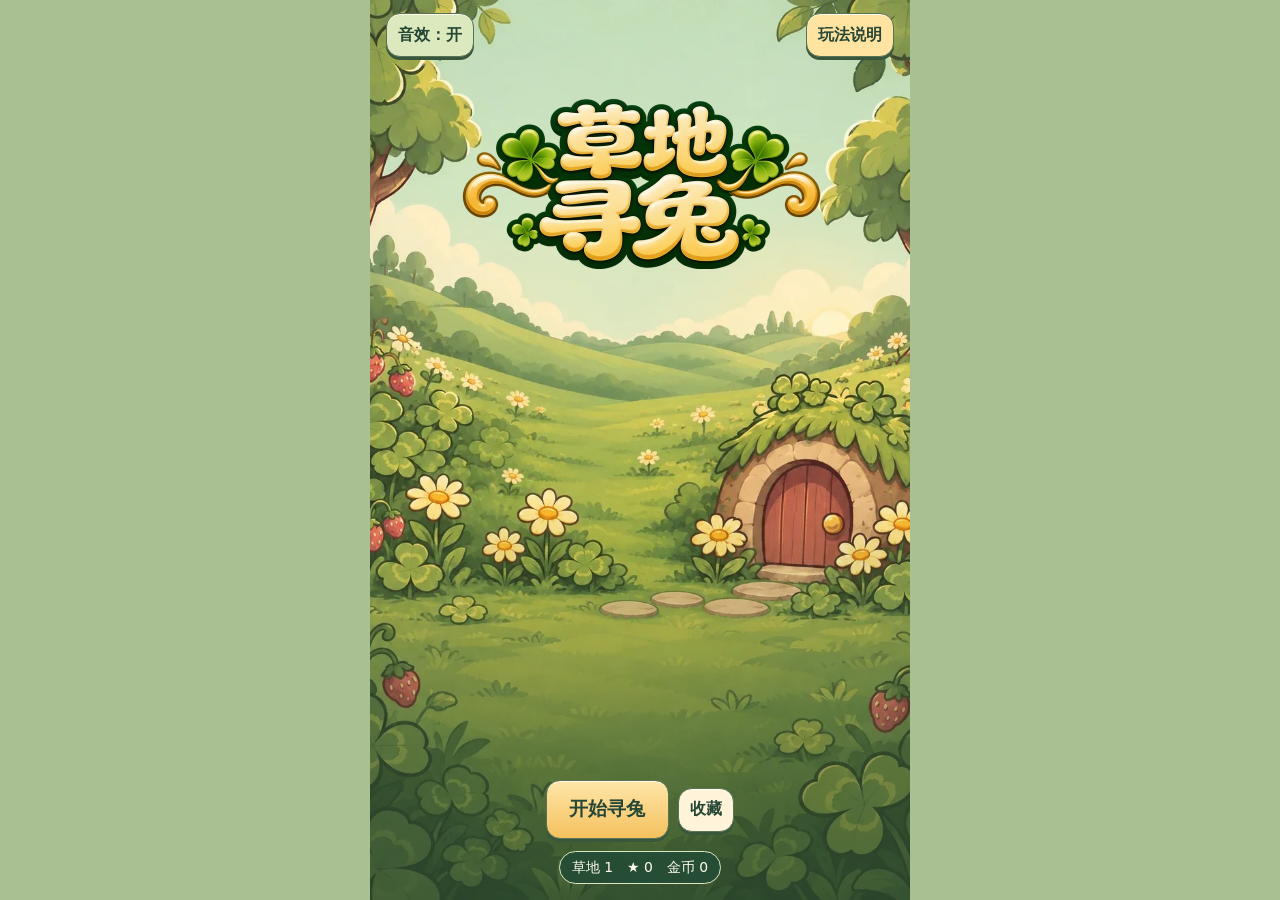
==== games/bunny-cluelora/index.html @ 7b557a72 "Feature Bunny Cluelora on EnjoyTheGames" ====
<!doctype html>
<html lang="zh-CN">
<head>
  <meta charset="utf-8">
  <meta name="viewport" content="width=device-width,initial-scale=1,viewport-fit=cover">
  <meta name="theme-color" content="#254c36">
  <title>草地寻兔</title>
  <link rel="stylesheet" href="./game.css">
</head>
<body>
<main id="game">
  <section id="home" class="home">
    <img class="scenery" src="./assets/art/meadow-480.webp" srcset="./assets/art/meadow-480.webp 480w, ./assets/art/meadow-880.webp 880w" sizes="(min-width: 540px) 540px, 100vw" alt="" fetchpriority="low">
    <header class="home-tools">
      <button id="sound" type="button">音效</button>
      <button id="help" type="button">玩法说明</button>
    </header>
    <h1><img class="title" src="./assets/art/title-zh-CN.webp" width="840" height="342" alt="草地寻兔" fetchpriority="high"></h1>
    <div class="home-bottom">
      <p id="loading" role="status">正在准备游戏…</p>
      <div class="home-actions">
        <button id="play" class="primary" type="button" disabled>开始寻兔</button>
        <button id="collection" type="button" disabled>收藏</button>
      </div>
      <p class="home-profile" id="home-profile" hidden></p>
    </div>
  </section>
  <section id="field" class="field" hidden>
    <header class="field-head">
      <div><h2 id="level" tabindex="-1">草地 1</h2><span id="hearts" class="hearts"></span></div>
      <span id="wallet" class="pill"></span>
      <button id="pause" type="button">暂停</button>
    </header>
    <div id="rules" class="rules" aria-label="本关规则"></div>
    <p id="lesson" class="lesson" hidden></p>
    <div class="board-space">
      <div class="board" id="board" aria-label="寻兔棋盘"></div>
    </div>
    <div class="actions" id="tile-actions" hidden>
      <button id="mark" type="button">标为空格</button>
      <button id="search" class="primary" type="button">搜寻</button>
    </div>
    <footer class="field-footer">
      <p id="status" role="status">选择一个格子</p>
      <strong id="found" aria-label="找到的兔子"></strong>
      <button id="undo" type="button">撤销</button>
      <button id="hint" type="button">提示</button>
    </footer>
  </section>
</main>
<dialog id="panel" aria-labelledby="panel-title">
  <div class="panel-head"><h2 id="panel-title"></h2><button id="close" type="button" aria-label="关闭">×</button></div>
  <div id="panel-body"></div>
  <div class="dialog-actions" id="dialog-actions"></div>
</dialog>
<script type="module">
  import("./game.js").catch(() => {
    const status = document.getElementById("loading");
    status.textContent = "游戏程序加载失败，请重试。";
    const button = document.getElementById("play");
    button.textContent = "重试";
    button.disabled = false;
    button.onclick = () => location.reload();
  });
</script>
</body>
</html>
---- games/bunny-cluelora/game.css ----
:root {
  --ink:#264736; --paper:#fff4d9; --ivory:#fffbef; --mint:#dce8bd; --gold:#f4c15f;
  color:var(--ink); background:#a9c092; font: 16px/1.4 system-ui, "Microsoft YaHei", sans-serif;
}
*, *::before, *::after { box-sizing:border-box; }
[hidden] { display:none !important; }
body,h1,h2,h3,p { margin:0; }
button { appearance:none; cursor:pointer; font:inherit; font-weight:750; color:var(--ink); background:var(--paper); min-height:44px; padding:.4rem .7rem; border:1px solid #587454; border-radius:14px; box-shadow:0 3px #38573d, inset 0 1px 0 #fff9e7; }
button:active:not(:disabled) { transform:translateY(2px); box-shadow:0 1px #38573d; }
button:disabled { opacity:.48; cursor:default; }
button:focus-visible { outline:3px solid #a45d24; outline-offset:2px; }
.primary { background:linear-gradient(#ffe6a8,var(--gold)); }
#game { min-height:100dvh; max-width:540px; margin:auto; }
.home { min-height:100dvh; position:relative; isolation:isolate; display:flex; flex-direction:column; align-items:center; padding:max(.8rem,env(safe-area-inset-top)) 1rem max(1rem,env(safe-area-inset-bottom)); background:linear-gradient(#dbe8bd,#8ca16b); }
.scenery,.home::after { position:absolute; inset:0; width:100%; height:100%; z-index:-1; }
.scenery { object-fit:cover; }
.home::after { content:""; background:linear-gradient(transparent 56%,#23452b96); }
.home-tools { display:flex; justify-content:space-between; width:100%; }
.home-tools button { background:var(--mint); }
.home-tools button:last-child { background:#ffe3a0; }
.home h1 { width:min(96%,420px); margin-top:clamp(.7rem,5dvh,2.6rem); }
.title { display:block; width:100%; height:auto; }
.home-bottom { margin-top:auto; display:grid; justify-items:center; gap:.75rem; padding-top:1rem; }
#loading { color:var(--ivory); font-weight:650; background:#23452be8; border-radius:1rem; padding:.28rem .75rem; }
.home-actions { display:flex; align-items:center; justify-content:center; gap:.55rem; }
#play { font-size:1.2rem; min-height:59px; padding-inline:1.4rem; }
.home-profile { border-radius:1.5rem; background:#254c36e8; border:1px solid #dce8bd; color:var(--ivory); padding:.36rem .75rem; font-size:.87rem; }
.field { min-height:100dvh; display:flex; flex-direction:column; gap:.65rem; background:linear-gradient(var(--paper),var(--mint) 58%,#a9c092); padding:max(.65rem,env(safe-area-inset-top)) clamp(.55rem,3vw,1rem) max(.65rem,env(safe-area-inset-bottom)); }
.field-head { display:flex; align-items:center; gap:.55rem; }
.field-head div { flex:1; }
.field-head h2 { font-size:clamp(1.15rem,5vw,1.57rem); }
.pill { background:#fff5da; border-radius:1rem; padding:.32rem .6rem; font-weight:750; font-size:.85rem; }
.hearts { color:#aa4657; letter-spacing:.15rem; }
.hearts .empty { color:#707d61; }
.rules { display:flex; gap:.35rem; flex-wrap:wrap; }
.rules button { flex:1 1 max-content; text-align:center; background:#f9efcc; touch-action:none; }
.rules button[aria-pressed="true"] { background:var(--gold); }
.lesson { padding:.48rem .65rem; border:1px solid #b5a775; border-radius:.8rem; background:#fff9e5; font-size:.85rem; }
.board-space { display:grid; place-items:center; flex:1; padding:.1rem 0; }
.board { width:min(100%, 420px, max(254px, calc(100dvh - 245px))); aspect-ratio:1; display:grid; grid-template:repeat(var(--size),1fr)/repeat(var(--size),1fr); gap:3px; padding:5px; background:var(--tray,#567553); border:2px solid #35583d; border-radius:clamp(.7rem,3vw,1.25rem); box-shadow:0 4px 10px #29432f48; }
.tile { display:grid; place-items:center; position:relative; padding:0; min-height:0; min-width:0; border:1px solid #254c3644; border-radius:clamp(.24rem,1.5vw,.58rem); background:linear-gradient(#fff3,#fff0),var(--zone); box-shadow:inset 0 1px 0 #fffbef85; touch-action:manipulation; }
.tile:active:not(:disabled) { transform:none; box-shadow:inset 0 0 0 2px var(--ink); }
.tile:disabled { opacity:1; }
.tile.selected,.tile.hint { box-shadow:inset 0 0 0 2px #334b31; }
.tile.highlight { box-shadow:inset 0 0 0 2px #fffdf0; }
.tile.hint { box-shadow:inset 0 0 0 2px #ac6724; }
.tile.missed { animation:shake .25s ease-out; }
@keyframes shake { 25% { translate:-3px; } 65% { translate:3px; } }
.tile .zone { position:absolute; top:0; left:3px; font-size:clamp(.6rem,2.7vw,.78rem); }
.tile img { grid-area:1/1; width:80%; height:80%; object-fit:contain; pointer-events:none; }
.tile[data-kind="bunny"] img { width:96%; height:96%; }
.tile .symbol { grid-area:1/1; font-size:clamp(.8rem,4vw,1.35rem); font-weight:900; }
.actions,.field-footer { display:flex; align-items:center; gap:.45rem; }
.actions { justify-content:center; min-height:44px; }
#tile-actions[hidden] { display:flex !important; visibility:hidden; }
.actions button { flex:1; max-width:190px; }
.field-footer { margin-top:auto; background:#fff4d9d8; border:1px solid #5675533b; padding:.38rem; border-radius:.8rem; }
.field-footer p { flex:1; font-size:.85rem; }
.field-footer strong { white-space:nowrap; }
.field-footer button { padding-inline:.46rem; }
dialog { color:var(--ink); background:var(--paper); width:min(92vw,450px); max-height:88dvh; border:2px solid #577353; border-radius:1rem; padding:.85rem; box-shadow:0 6px #264736; }
dialog::backdrop { background:#182d21a8; }
.panel-head { display:flex; gap:.6rem; justify-content:space-between; align-items:center; margin-bottom:.65rem; }
.panel-head h2 { font-size:1.25rem; }
#close { padding:0; min-width:44px; font-size:1.35rem; }
#panel-body { display:grid; gap:.65rem; }
#panel-body ul { padding-inline-start:1.2rem; margin:0; }
#panel-body li + li { margin-top:.45rem; }
.dialog-actions { display:flex; flex-wrap:wrap; gap:.5rem; margin-top:.8rem; }
.dialog-actions button { flex:1 1 max-content; }
.collection-grid { display:grid; grid-template-columns:repeat(auto-fit,minmax(86px,1fr)); gap:.55rem; padding-bottom:.2rem; }
.collection-grid button { display:grid; justify-items:center; gap:.2rem; }
.collection-grid button[aria-pressed="true"] { background:var(--mint); }
.collection-grid img,.theme-swatches { width:52px; height:52px; object-fit:contain; }
.theme-swatches { display:grid; grid-template:1fr 1fr / 1fr 1fr; gap:2px; border-radius:.55rem; overflow:hidden; }
.drag-token { position:fixed; z-index:5; pointer-events:none; translate:-50% -115%; background:var(--gold); border:1px solid #577353; border-radius:.6rem; padding:.35rem; font-size:.84rem; font-weight:800; }
@media(max-width:345px) { .field { gap:.46rem; } .rules button,.field-footer button { font-size:.82rem; } }
@media(max-height:490px) { .home h1 { width:min(68%,270px); } .home { min-height:320px; } }
@media(prefers-reduced-motion:reduce) { *,*::before,*::after { animation:none !important; } }
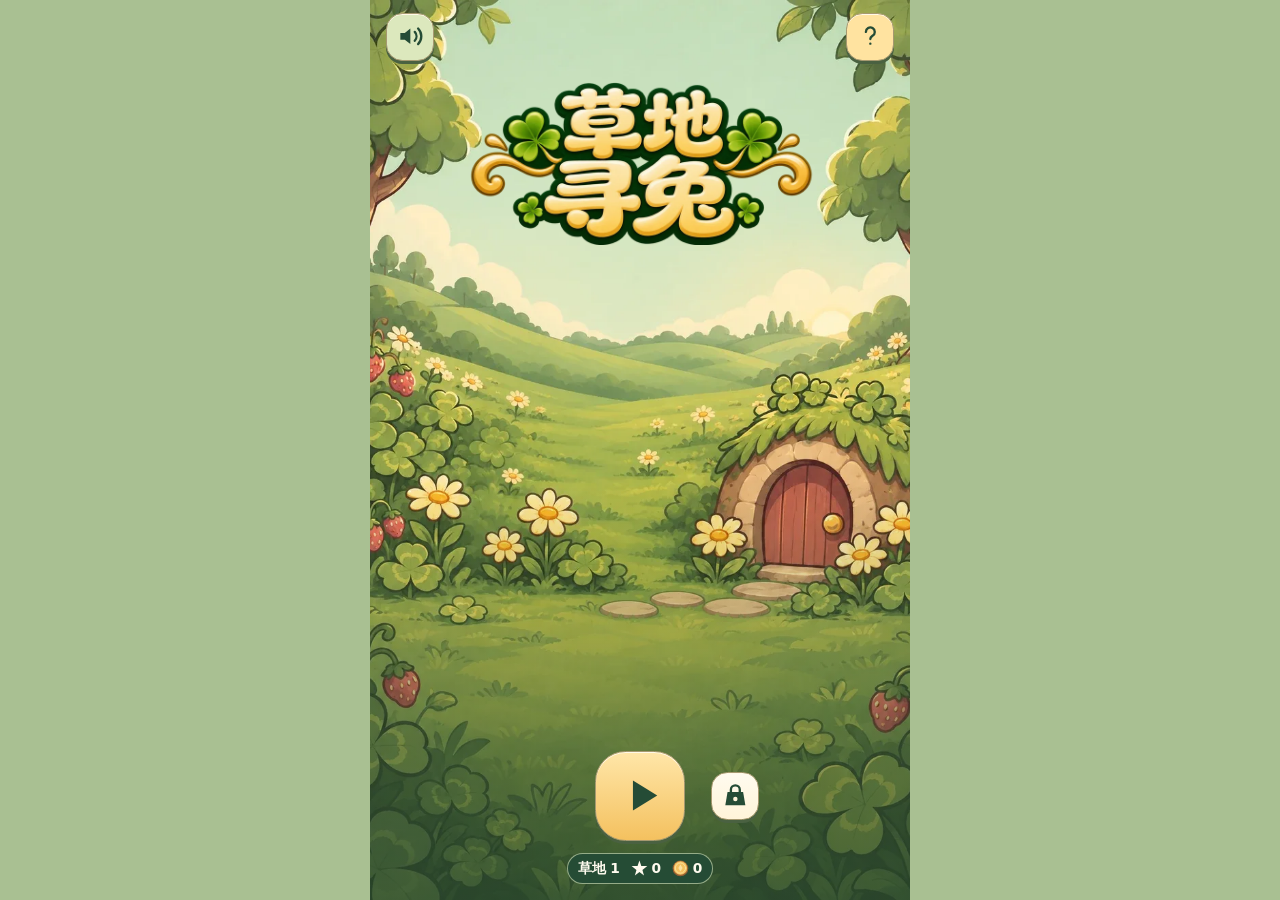
==== commit 653f44aa: "Polish Bunny Cluelora UI and restore the first-level tutorial" ====
--- a/games/bunny-cluelora/index.html
+++ b/games/bunny-cluelora/index.html
@@ -29,10 +29,11 @@
     <header class="field-head">
       <div><h2 id="level" tabindex="-1">草地 1</h2><span id="hearts" class="hearts"></span></div>
       <span id="wallet" class="pill"></span>
+      <button id="settings" type="button">设置</button>
       <button id="pause" type="button">暂停</button>
     </header>
     <div id="rules" class="rules" aria-label="本关规则"></div>
-    <p id="lesson" class="lesson" hidden></p>
+    <div id="lesson" class="lesson" role="status" hidden><span class="lesson-step"></span><strong></strong><p></p></div>
     <div class="board-space">
       <div class="board" id="board" aria-label="寻兔棋盘"></div>
     </div>
@@ -47,6 +48,7 @@
       <button id="hint" type="button">提示</button>
     </footer>
   </section>
+  <div id="demo" class="demo" aria-hidden="true" hidden></div>
 </main>
 <dialog id="panel" aria-labelledby="panel-title">
   <div class="panel-head"><h2 id="panel-title"></h2><button id="close" type="button" aria-label="关闭">×</button></div>
--- a/games/bunny-cluelora/game.css
+++ b/games/bunny-cluelora/game.css
@@ -1,79 +1,151 @@
-:root {
-  --ink:#264736; --paper:#fff4d9; --ivory:#fffbef; --mint:#dce8bd; --gold:#f4c15f;
-  color:var(--ink); background:#a9c092; font: 16px/1.4 system-ui, "Microsoft YaHei", sans-serif;
-}
-*, *::before, *::after { box-sizing:border-box; }
+:root { --ink:#264736; --pine:#254c36; --paper:#fff4d9; --ivory:#fffbef; --mint:#dce8bd; --gold:#f4c15f; --berry:#aa4657; --line:#d4bf90; color:var(--ink); background:#a9c092; font:16px/1.4 system-ui,"Microsoft YaHei",sans-serif; }
+*,*::before,*::after { box-sizing:border-box; }
 [hidden] { display:none !important; }
 body,h1,h2,h3,p { margin:0; }
-button { appearance:none; cursor:pointer; font:inherit; font-weight:750; color:var(--ink); background:var(--paper); min-height:44px; padding:.4rem .7rem; border:1px solid #587454; border-radius:14px; box-shadow:0 3px #38573d, inset 0 1px 0 #fff9e7; }
-button:active:not(:disabled) { transform:translateY(2px); box-shadow:0 1px #38573d; }
-button:disabled { opacity:.48; cursor:default; }
-button:focus-visible { outline:3px solid #a45d24; outline-offset:2px; }
+button { -webkit-tap-highlight-color:transparent; appearance:none; cursor:pointer; font:inherit; font-weight:750; color:var(--pine); background:linear-gradient(var(--ivory),var(--paper)); min-height:44px; padding:.42rem .7rem; border:1px solid #a69970; border-radius:14px; box-shadow:0 3px #4a6141,inset 0 1px 0 #fff9e7; touch-action:manipulation; }
+button:active:not(:disabled) { transform:translateY(2px); box-shadow:0 1px #4a6141; }
+button:disabled { opacity:.5; cursor:default; }
+button:focus-visible { outline:3px solid #9c6424; outline-offset:2px; }
+.glyph { display:block; flex:none; width:1.45rem; height:1.45rem; fill:none; stroke:currentColor; stroke-width:2.1; stroke-linecap:round; stroke-linejoin:round; }
+.glyph .fill { fill:currentColor; stroke:none; }
+.icon-button { display:inline-grid; place-items:center; width:3rem; height:3rem; padding:0; border-radius:34%; }
+.icon-button .glyph { width:58%; height:58%; }
 .primary { background:linear-gradient(#ffe6a8,var(--gold)); }
 #game { min-height:100dvh; max-width:540px; margin:auto; }
 .home { min-height:100dvh; position:relative; isolation:isolate; display:flex; flex-direction:column; align-items:center; padding:max(.8rem,env(safe-area-inset-top)) 1rem max(1rem,env(safe-area-inset-bottom)); background:linear-gradient(#dbe8bd,#8ca16b); }
 .scenery,.home::after { position:absolute; inset:0; width:100%; height:100%; z-index:-1; }
 .scenery { object-fit:cover; }
-.home::after { content:""; background:linear-gradient(transparent 56%,#23452b96); }
+.home::after { content:""; background:linear-gradient(transparent 54%,#23452b9e); }
 .home-tools { display:flex; justify-content:space-between; width:100%; }
-.home-tools button { background:var(--mint); }
-.home-tools button:last-child { background:#ffe3a0; }
-.home h1 { width:min(96%,420px); margin-top:clamp(.7rem,5dvh,2.6rem); }
+#sound { background:var(--mint); }
+#help { background:#ffe3a0; }
+.home h1 { width:min(92%,400px); margin-top:clamp(.42rem,3dvh,1.35rem); animation:appear .29s ease-out both; }
 .title { display:block; width:100%; height:auto; }
-.home-bottom { margin-top:auto; display:grid; justify-items:center; gap:.75rem; padding-top:1rem; }
+.home-bottom { margin-top:auto; display:grid; justify-items:center; gap:.78rem; padding-top:1rem; }
 #loading { color:var(--ivory); font-weight:650; background:#23452be8; border-radius:1rem; padding:.28rem .75rem; }
-.home-actions { display:flex; align-items:center; justify-content:center; gap:.55rem; }
-#play { font-size:1.2rem; min-height:59px; padding-inline:1.4rem; }
-.home-profile { border-radius:1.5rem; background:#254c36e8; border:1px solid #dce8bd; color:var(--ivory); padding:.36rem .75rem; font-size:.87rem; }
-.field { min-height:100dvh; display:flex; flex-direction:column; gap:.65rem; background:linear-gradient(var(--paper),var(--mint) 58%,#a9c092); padding:max(.65rem,env(safe-area-inset-top)) clamp(.55rem,3vw,1rem) max(.65rem,env(safe-area-inset-bottom)); }
-.field-head { display:flex; align-items:center; gap:.55rem; }
+.home-actions { display:grid; grid-template-columns:1fr auto 1fr; gap:.68rem; align-items:center; min-width:min(238px,78vw); }
+#play { grid-column:2; width:clamp(66px,12.5dvh,90px); height:clamp(66px,12.5dvh,90px); }
+#play .glyph { width:51%; height:51%; }
+#collection { justify-self:end; }
+.home-profile,.pill { display:inline-flex; align-items:center; justify-content:center; gap:.34rem; border-radius:1.5rem; padding:.3rem .6rem; font-size:.86rem; font-weight:750; white-space:nowrap; font-variant-numeric:tabular-nums; }
+.home-profile { background:#254c36f3; border:1px solid #dce8bd9c; color:var(--ivory); gap:.6rem; }
+.home-profile .metric { display:inline-flex; align-items:center; gap:.2rem; }
+.home-profile .glyph,.pill .glyph { width:1.18rem; height:1.18rem; }
+.home-profile .metric:first-of-type .glyph { color:var(--gold); }
+.field { min-height: min(480px,100dvh); height:100dvh; display:flex; flex-direction:column; gap:.6rem; background:linear-gradient(var(--paper),var(--mint) 57%,#a9c092); padding:max(.62rem,env(safe-area-inset-top)) clamp(.65rem,3.4vw,1.125rem) max(.72rem,env(safe-area-inset-bottom)); }
+.field-head { display:flex; align-items:center; gap:.48rem; }
 .field-head div { flex:1; }
-.field-head h2 { font-size:clamp(1.15rem,5vw,1.57rem); }
-.pill { background:#fff5da; border-radius:1rem; padding:.32rem .6rem; font-weight:750; font-size:.85rem; }
-.hearts { color:#aa4657; letter-spacing:.15rem; }
-.hearts .empty { color:#707d61; }
-.rules { display:flex; gap:.35rem; flex-wrap:wrap; }
-.rules button { flex:1 1 max-content; text-align:center; background:#f9efcc; touch-action:none; }
-.rules button[aria-pressed="true"] { background:var(--gold); }
-.lesson { padding:.48rem .65rem; border:1px solid #b5a775; border-radius:.8rem; background:#fff9e5; font-size:.85rem; }
-.board-space { display:grid; place-items:center; flex:1; padding:.1rem 0; }
-.board { width:min(100%, 420px, max(254px, calc(100dvh - 245px))); aspect-ratio:1; display:grid; grid-template:repeat(var(--size),1fr)/repeat(var(--size),1fr); gap:3px; padding:5px; background:var(--tray,#567553); border:2px solid #35583d; border-radius:clamp(.7rem,3vw,1.25rem); box-shadow:0 4px 10px #29432f48; }
-.tile { display:grid; place-items:center; position:relative; padding:0; min-height:0; min-width:0; border:1px solid #254c3644; border-radius:clamp(.24rem,1.5vw,.58rem); background:linear-gradient(#fff3,#fff0),var(--zone); box-shadow:inset 0 1px 0 #fffbef85; touch-action:manipulation; }
+.field-head h2,.panel-head h2,.guide-card h3 { font-family:"Songti SC","SimSun",serif; font-weight:900; }
+.field-head h2 { font-size:clamp(1.18rem,5.3vw,1.68rem); line-height:1.13; white-space:nowrap; }
+.hearts { display:flex; align-items:center; gap:.14rem; color:var(--berry); margin-top:.24rem; }
+.hearts .glyph { width:1.2rem; height:1.2rem; }
+.hearts .empty { color:#939c76; }
+.pill { background:var(--ivory); border:1px solid var(--line); }
+#pause { background:linear-gradient(#eff4d8,var(--mint)); }
+.rules { display:grid; gap:4px; padding:4px; max-height:108px; overflow:auto; overscroll-behavior:contain; scrollbar-width:thin; background:linear-gradient(#fdf3d8,#e7dbb8); border:1px solid #b7ad7b; border-radius:16px; box-shadow:0 2px 6px #4c53372b; }
+.rules button { display:flex; align-items:center; gap:.58rem; min-height:44px; background:var(--ivory); padding:.24rem .46rem; border:1px solid #dbcea1; box-shadow:none; border-radius:11px; text-align:left; }
+.rules button[data-rule] { touch-action:none; user-select:none; }
+.rules button:active { transform:none; box-shadow:none; }
+.rules button[aria-pressed="true"],.rules button.dragging { background:var(--gold); }
+.rule-icon { display:grid; place-items:center; flex:none; width:32px; height:32px; border-radius:9px; background:#e4eccd; }
+.rule-icon img { width:100%; height:100%; object-fit:contain; }
+.rule-name { flex:1; }
+.rules .chevron { display:grid; place-items:center; }
+.rules .chevron .glyph { width:1rem; height:1rem; color:#567553; }
+.dots { display:inline-flex; align-items:center; justify-content:center; gap:5px; }
+.dot { width:7px; height:7px; border-radius:50%; background:#b8baa0; }
+.dot.current { width:9px; height:9px; }
+.dot.open { background:var(--pine); }
+.lesson { display:grid; grid-template-columns:auto 1fr; column-gap:.58rem; row-gap:.09rem; align-items:center; padding:.46rem .6rem; border:1px solid #bca773; border-radius:14px; background:#fffbeeef; animation:appear .18s ease-out both; }
+.lesson-step { grid-row:span 2; align-self:center; border-radius:.52rem; background:#f6df9b; padding:.3rem .42rem; font-size:.77rem; font-weight:850; }
+.lesson strong { line-height:1.2; }
+.lesson p { font-size:.84rem; }
+.board-space { display:grid; place-items:center; flex:1; min-height:190px; container-type:size; }
+.board { width:min(100%,440px,max(190px,calc(100dvh - 230px))); width:min(100%,100cqh,440px); aspect-ratio:1; display:grid; grid-template:repeat(var(--size),1fr)/repeat(var(--size),1fr); gap:clamp(2px,.68vw,4px); padding:5px; background:var(--tray,#567553); border:2px solid #35583d; border-radius:clamp(.7rem,3vw,1.25rem); box-shadow:0 4px 10px #29432f48; }
+.tile { display:grid; place-items:center; position:relative; padding:0; min-height:0; min-width:0; border:1px solid #254c3644; border-radius:clamp(.26rem,1.65vw,.62rem); background:linear-gradient(#fff2,#fff0),var(--zone); box-shadow:inset 0 1px 0 #fffbef85; }
 .tile:active:not(:disabled) { transform:none; box-shadow:inset 0 0 0 2px var(--ink); }
 .tile:disabled { opacity:1; }
-.tile.selected,.tile.hint { box-shadow:inset 0 0 0 2px #334b31; }
-.tile.highlight { box-shadow:inset 0 0 0 2px #fffdf0; }
-.tile.hint { box-shadow:inset 0 0 0 2px #ac6724; }
+.tile.selected { box-shadow:inset 0 0 0 2px var(--pine); }
+.tile.highlight,.tile.preview { box-shadow:inset 0 0 0 2px #fffdf0; }
+.tile.hint,.demo-target,.demo-destination { outline:2px solid #bd812f; outline-offset:-3px; }
+.demo-target,.demo-destination { outline-color:#f8ce61; box-shadow:inset 0 0 0 4px #825c29; }
+.demo-target { animation:pulse .85s ease-in-out infinite alternate; }
 .tile.missed { animation:shake .25s ease-out; }
+.tile .zone { position:absolute; top:2px; left:4px; font-size:clamp(.62rem,2.55vw,.83rem); line-height:1; font-weight:850; }
+.tile img,.tile .symbol { grid-area:1/1; }
+.tile img { width:74%; height:74%; object-fit:contain; pointer-events:none; }
+.tile[data-kind="bunny"] img { width:94%; height:94%; }
+.tile .symbol { font-size:clamp(.82rem,4vw,1.35rem); font-weight:900; }
+.tile.pop img { animation:pop .36s cubic-bezier(.22,.86,.35,1.25) both; animation-delay:var(--pop-delay,0ms); }
+.tile.pop[data-kind="stone"] .symbol { animation:appear .23s ease-out both; animation-delay:var(--pop-delay,0ms); }
+.actions,.field-footer { display:flex; align-items:center; gap:.42rem; }
+.actions { position:fixed; z-index:3; flex-wrap:nowrap; max-width:calc(100vw - 16px); padding:.23rem; border:1px solid var(--line); border-radius:15px; background:var(--ivory); box-shadow:0 4px 14px #2d412c54; animation:appear .15s ease-out both; }
+.actions button { display:flex; justify-content:center; align-items:center; white-space:nowrap; gap:.23rem; min-width:88px; font-size:.89rem; }
+.actions .glyph { width:1.13rem; height:1.13rem; }
+.actions .primary { background:var(--pine); color:var(--ivory); }
+.field-footer { background:#fff4d9db; border:1px solid #56755344; padding:.36rem .42rem .48rem; border-radius:15px; }
+.field-footer p { flex:1; font-size:.86rem; font-weight:650; }
+.field-footer strong { white-space:nowrap; font-size:clamp(1rem,4vw,1.32rem); font-variant-numeric:tabular-nums; }
+.field-footer .icon-button { width:44px; height:44px; }
+#hint { background:linear-gradient(#ffe6a8,var(--gold)); }
+dialog { color:var(--ink); background:linear-gradient(var(--ivory),var(--paper) 65%,#f2e5bb); width:min(93vw,392px); max-height:89dvh; border:2px solid #d4b47c; border-radius:24px; padding:.85rem; box-shadow:0 9px 25px #1b37284d; animation:appear .2s ease-out both; }
+dialog::backdrop { background:#1b3728bd; }
+.panel-head { display:grid; grid-template-columns:44px 1fr 44px; gap:.36rem; align-items:center; min-height:44px; margin-bottom:.62rem; }
+.panel-head h2 { grid-column:2; text-align:center; font-size:clamp(1.3rem,5.6vw,1.68rem); }
+#close { grid-column:3; width:44px; height:44px; }
+#panel-body { display:grid; justify-items:center; gap:.65rem; text-align:center; }
+.guide-card { width:100%; min-height:106px; display:flex; align-items:center; text-align:left; gap:.65rem; background:#e4edd0; border:1px solid #d0dcbc; border-radius:15px; padding:.6rem; animation:appear .19s ease-out both; }
+.guide-card .guide-art { display:grid; place-items:center; flex:none; width:48px; height:48px; }
+.guide-card .guide-art .glyph { width:33px; height:33px; }
+.guide-card img { width:100%; height:100%; object-fit:contain; }
+.guide-card h3 { font-size:1.13rem; margin-bottom:.1rem; }
+.guide-card p { font-size:.92rem; }
+.dialog-actions { display:flex; justify-content:center; flex-wrap:wrap; gap:.57rem; margin-top:.72rem; }
+.guide-nav { display:grid; grid-template-columns:44px 1fr 44px; align-items:center; width:100%; gap:.55rem; }
+.guide-nav .icon-button { width:44px; height:44px; }
+.guide-apply,.dialog-actions > p { flex:1 1 100%; }
+.collection-grid { display:grid; width:100%; grid-template-columns:repeat(3,minmax(0,1fr)); gap:.36rem; }
+.collection-grid button { display:grid; justify-items:center; gap:.15rem; padding:.3rem .15rem; border-color:#d9c89d; background:var(--ivory); box-shadow:none; }
+.collection-grid button:disabled { opacity:1; color:#66725b; }
+.collection-grid button[aria-pressed="true"] { background:var(--mint); border-color:#71905d; }
+.collection-grid .option-art { display:grid; place-items:center; width:min(58px,100%); aspect-ratio:1; border-radius:10px; }
+.collection-grid img,.theme-swatches { width:100%; height:100%; object-fit:contain; }
+.collection-grid .option-price { display:inline-flex; align-items:center; gap:.13rem; font-size:.8rem; }
+.collection-grid .option-price .glyph { width:1rem; height:1rem; }
+.theme-swatches { display:grid; grid-template:1fr 1fr / 1fr 1fr; gap:2px; border-radius:.55rem; overflow:hidden; padding:.22rem; }
+.medallion { display:grid; place-items:center; width:76px; height:76px; background:var(--mint); border:1px solid var(--line); border-radius:24px; animation:pop .42s ease-out both; color:var(--berry); }
+.medallion img,.medallion .glyph { width:70%; height:70%; }
+.drag-token,.demo { position:fixed; z-index:5; pointer-events:none; }
+.drag-token { translate:-50% -120%; background:var(--gold); border:1px solid #577353; border-radius:.6rem; padding:.42rem; box-shadow:0 3px 10px #254c3659; }
+.demo { inset:0; }
+.demo > * { position:absolute; opacity:0; }
+.demo-hand { width:47px; height:50px; left:0; top:0; filter:drop-shadow(1px 2px 1px #26473655); }
+.demo-hand svg { width:100%; height:100%; transform:translate(-39%,-5%) scaleX(var(--mirror)); }
+.demo-chip { left:0; top:0; background:#fff4d9f0; color:var(--pine); border:1px solid #577353; padding:.12rem; border-radius:.38rem; }
+.demo-chip .glyph { width:1.15rem; height:1.15rem; }
+.contact-ring,.hold-ring { width:29px; height:29px; border:2px solid #edbc58; border-radius:50%; }
+.contact-ring { left:var(--end-x); top:var(--end-y); }
+.hold-ring { left:var(--start-x); top:var(--start-y); }
+.demo[data-gesture="drag"] .demo-hand { animation:demo-drag 3.12s infinite; }
+.demo[data-gesture="drag"] .demo-chip { animation:demo-chip 3.12s infinite; }
+.demo[data-gesture="drag"] .hold-ring { animation:demo-hold 3.12s infinite; }
+.demo[data-gesture="drag"] .contact-ring { animation:demo-drop 3.12s infinite; }
+.demo[data-gesture="tap"] .demo-hand { animation:demo-tap 1.76s infinite; }
+.demo[data-gesture="tap"] .contact-ring { animation:demo-contact 1.76s infinite; }
+@keyframes demo-drag { 0% { transform:translate(calc(var(--start-x) + 6px),calc(var(--start-y) + 13px)); opacity:0; } 12%,34% { transform:translate(var(--start-x),var(--start-y)); opacity:.92; } 66%,71% { transform:translate(var(--end-x),var(--end-y)); opacity:.92; } 82%,100% { transform:translate(calc(var(--end-x) + 6px),calc(var(--end-y) + 13px)); opacity:0; } }
+@keyframes demo-chip { 0%,32% { transform:translate(calc(var(--start-x) - 12px),calc(var(--start-y) - 29px)); opacity:0; } 35% { opacity:1; } 66% { transform:translate(calc(var(--end-x) - 12px),calc(var(--end-y) - 29px)); opacity:1; } 73%,100% { transform:translate(calc(var(--end-x) - 12px),calc(var(--end-y) - 29px)); opacity:0; } }
+@keyframes demo-hold { 0%,11% { transform:translate(-50%,-50%) scale(.45); opacity:0; } 17%,27% { opacity:1; } 34%,100% { transform:translate(-50%,-50%) scale(1.16); opacity:0; } }
+@keyframes demo-drop { 0%,65% { transform:translate(-50%,-50%) scale(.48); opacity:0; } 67% { opacity:1; } 80%,100% { transform:translate(-50%,-50%) scale(1.55); opacity:0; } }
+@keyframes demo-tap { 0%,5% { transform:translate(calc(var(--end-x) + 8px),calc(var(--end-y) + 14px)); opacity:0; } 21%,29% { transform:translate(var(--end-x),var(--end-y)); opacity:.92; } 46%,100% { transform:translate(calc(var(--end-x) + 8px),calc(var(--end-y) + 14px)); opacity:0; } }
+@keyframes demo-contact { 0%,20% { transform:translate(-50%,-50%) scale(.35); opacity:0; } 22% { opacity:1; } 43%,100% { transform:translate(-50%,-50%) scale(1.48); opacity:0; } }
+@keyframes appear { from { opacity:0; translate:0 5px; } }
+@keyframes pop { from { opacity:0; transform:translateY(6px) scale(.42); } 68% { transform:scale(1.08); } }
 @keyframes shake { 25% { translate:-3px; } 65% { translate:3px; } }
-.tile .zone { position:absolute; top:0; left:3px; font-size:clamp(.6rem,2.7vw,.78rem); }
-.tile img { grid-area:1/1; width:80%; height:80%; object-fit:contain; pointer-events:none; }
-.tile[data-kind="bunny"] img { width:96%; height:96%; }
-.tile .symbol { grid-area:1/1; font-size:clamp(.8rem,4vw,1.35rem); font-weight:900; }
-.actions,.field-footer { display:flex; align-items:center; gap:.45rem; }
-.actions { justify-content:center; min-height:44px; }
-#tile-actions[hidden] { display:flex !important; visibility:hidden; }
-.actions button { flex:1; max-width:190px; }
-.field-footer { margin-top:auto; background:#fff4d9d8; border:1px solid #5675533b; padding:.38rem; border-radius:.8rem; }
-.field-footer p { flex:1; font-size:.85rem; }
-.field-footer strong { white-space:nowrap; }
-.field-footer button { padding-inline:.46rem; }
-dialog { color:var(--ink); background:var(--paper); width:min(92vw,450px); max-height:88dvh; border:2px solid #577353; border-radius:1rem; padding:.85rem; box-shadow:0 6px #264736; }
-dialog::backdrop { background:#182d21a8; }
-.panel-head { display:flex; gap:.6rem; justify-content:space-between; align-items:center; margin-bottom:.65rem; }
-.panel-head h2 { font-size:1.25rem; }
-#close { padding:0; min-width:44px; font-size:1.35rem; }
-#panel-body { display:grid; gap:.65rem; }
-#panel-body ul { padding-inline-start:1.2rem; margin:0; }
-#panel-body li + li { margin-top:.45rem; }
-.dialog-actions { display:flex; flex-wrap:wrap; gap:.5rem; margin-top:.8rem; }
-.dialog-actions button { flex:1 1 max-content; }
-.collection-grid { display:grid; grid-template-columns:repeat(auto-fit,minmax(86px,1fr)); gap:.55rem; padding-bottom:.2rem; }
-.collection-grid button { display:grid; justify-items:center; gap:.2rem; }
-.collection-grid button[aria-pressed="true"] { background:var(--mint); }
-.collection-grid img,.theme-swatches { width:52px; height:52px; object-fit:contain; }
-.theme-swatches { display:grid; grid-template:1fr 1fr / 1fr 1fr; gap:2px; border-radius:.55rem; overflow:hidden; }
-.drag-token { position:fixed; z-index:5; pointer-events:none; translate:-50% -115%; background:var(--gold); border:1px solid #577353; border-radius:.6rem; padding:.35rem; font-size:.84rem; font-weight:800; }
-@media(max-width:345px) { .field { gap:.46rem; } .rules button,.field-footer button { font-size:.82rem; } }
-@media(max-height:490px) { .home h1 { width:min(68%,270px); } .home { min-height:320px; } }
-@media(prefers-reduced-motion:reduce) { *,*::before,*::after { animation:none !important; } }+@keyframes pulse { to { outline-color:#ffefb2; } }
+@media(max-width:345px) { .field { gap:.48rem; } .field-head .icon-button { width:44px; height:44px; } }
+@media(max-height:510px) { .home h1 { width:min(68%,270px); } .home { min-height:320px; } .field { height:max(455px,100dvh); } .rules { max-height:96px; } }
+@media(prefers-reduced-motion:reduce) { *,*::before,*::after { animation:none !important; } .demo { display:none; } }
+.effect { position:fixed; z-index:6; pointer-events:none; }
+.effect i { position:absolute; left:-3px; top:-3px; width:6px; height:6px; border-radius:50%; animation:scatter ease-out both; }
+.effect .particle-star { width:9px; height:9px; border-radius:0; clip-path:polygon(50% 0,62% 38%,100% 50%,62% 62%,50% 100%,38% 62%,0 50%,38% 38%); }
+@keyframes scatter { from { opacity:1; transform:scale(.55); } 25% { opacity:1; } to { opacity:0; transform:translate(var(--x),var(--y)) scale(.4) rotate(60deg); } }
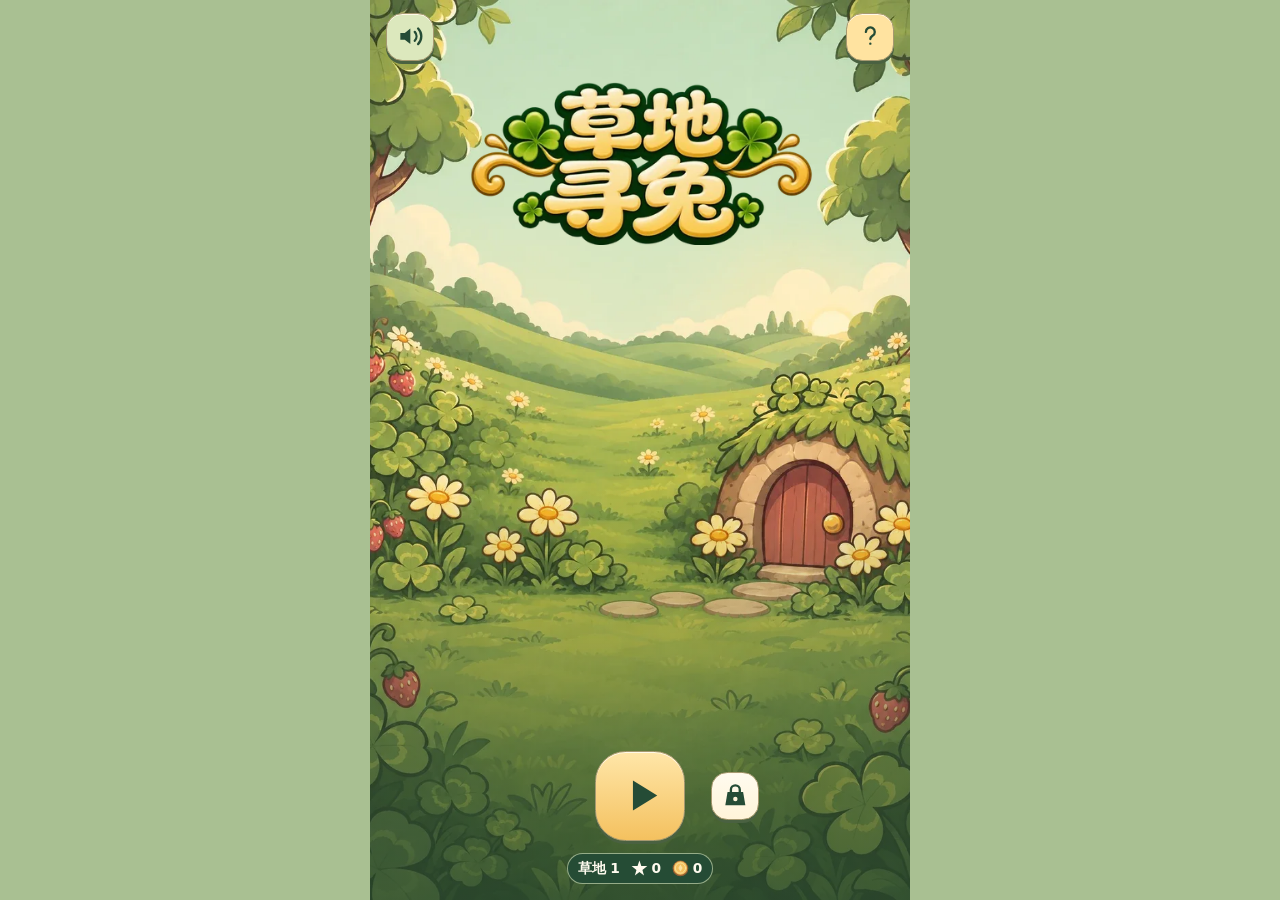
==== commit 9550150c: "Improve Bunny Cluelora tutorial, meadow themes, and loading" ====
--- a/games/bunny-cluelora/index.html
+++ b/games/bunny-cluelora/index.html
@@ -12,10 +12,10 @@
   <section id="home" class="home">
     <img class="scenery" src="./assets/art/meadow-480.webp" srcset="./assets/art/meadow-480.webp 480w, ./assets/art/meadow-880.webp 880w" sizes="(min-width: 540px) 540px, 100vw" alt="" fetchpriority="low">
     <header class="home-tools">
-      <button id="sound" type="button">音效</button>
+      <button id="sound" class="sound-toggle" type="button">音效</button>
       <button id="help" type="button">玩法说明</button>
     </header>
-    <h1><img class="title" src="./assets/art/title-zh-CN.webp" width="840" height="342" alt="草地寻兔" fetchpriority="high"></h1>
+    <h1><img class="title" src="./assets/art/title-zh-CN-480.webp" srcset="./assets/art/title-zh-CN-480.webp 480w, ./assets/art/title-zh-CN.webp 840w" sizes="(min-width: 490px) 400px, 83vw" width="840" height="342" alt="草地寻兔" fetchpriority="high"></h1>
     <div class="home-bottom">
       <p id="loading" role="status">正在准备游戏…</p>
       <div class="home-actions">
@@ -26,10 +26,11 @@
     </div>
   </section>
   <section id="field" class="field" hidden>
+    <img id="field-scenery" class="field-scenery" alt="" decoding="async" hidden>
     <header class="field-head">
-      <div><h2 id="level" tabindex="-1">草地 1</h2><span id="hearts" class="hearts"></span></div>
+      <div><h2 id="level" tabindex="-1">草地 1</h2><span id="hearts" class="hearts" role="img"></span></div>
       <span id="wallet" class="pill"></span>
-      <button id="settings" type="button">设置</button>
+      <button id="field-sound" class="sound-toggle" type="button">音效</button>
       <button id="pause" type="button">暂停</button>
     </header>
     <div id="rules" class="rules" aria-label="本关规则"></div>
@@ -37,8 +38,8 @@
     <div class="board-space">
       <div class="board" id="board" aria-label="寻兔棋盘"></div>
     </div>
-    <div class="actions" id="tile-actions" hidden>
-      <button id="mark" type="button">标为空格</button>
+    <div class="actions" id="tile-actions" role="group" aria-label="格子操作" hidden>
+      <button id="mark" type="button">排除</button>
       <button id="search" class="primary" type="button">搜寻</button>
     </div>
     <footer class="field-footer">
@@ -48,6 +49,7 @@
       <button id="hint" type="button">提示</button>
     </footer>
   </section>
+  <div id="tutorial-shade" aria-hidden="true" hidden><i></i><i></i><i></i><i></i></div>
   <div id="demo" class="demo" aria-hidden="true" hidden></div>
 </main>
 <dialog id="panel" aria-labelledby="panel-title">
--- a/games/bunny-cluelora/game.css
+++ b/games/bunny-cluelora/game.css
@@ -17,7 +17,7 @@
 .scenery { object-fit:cover; }
 .home::after { content:""; background:linear-gradient(transparent 54%,#23452b9e); }
 .home-tools { display:flex; justify-content:space-between; width:100%; }
-#sound { background:var(--mint); }
+.sound-toggle { background:var(--mint); }
 #help { background:#ffe3a0; }
 .home h1 { width:min(92%,400px); margin-top:clamp(.42rem,3dvh,1.35rem); animation:appear .29s ease-out both; }
 .title { display:block; width:100%; height:auto; }
@@ -37,9 +37,7 @@
 .field-head div { flex:1; }
 .field-head h2,.panel-head h2,.guide-card h3 { font-family:"Songti SC","SimSun",serif; font-weight:900; }
 .field-head h2 { font-size:clamp(1.18rem,5.3vw,1.68rem); line-height:1.13; white-space:nowrap; }
-.hearts { display:flex; align-items:center; gap:.14rem; color:var(--berry); margin-top:.24rem; }
-.hearts .glyph { width:1.2rem; height:1.2rem; }
-.hearts .empty { color:#939c76; }
+.hearts { display:flex; align-items:center; color:var(--berry); }
 .pill { background:var(--ivory); border:1px solid var(--line); }
 #pause { background:linear-gradient(#eff4d8,var(--mint)); }
 .rules { display:grid; gap:4px; padding:4px; max-height:108px; overflow:auto; overscroll-behavior:contain; scrollbar-width:thin; background:linear-gradient(#fdf3d8,#e7dbb8); border:1px solid #b7ad7b; border-radius:16px; box-shadow:0 2px 6px #4c53372b; }
@@ -65,24 +63,47 @@
 .tile { display:grid; place-items:center; position:relative; padding:0; min-height:0; min-width:0; border:1px solid #254c3644; border-radius:clamp(.26rem,1.65vw,.62rem); background:linear-gradient(#fff2,#fff0),var(--zone); box-shadow:inset 0 1px 0 #fffbef85; }
 .tile:active:not(:disabled) { transform:none; box-shadow:inset 0 0 0 2px var(--ink); }
 .tile:disabled { opacity:1; }
-.tile.selected { box-shadow:inset 0 0 0 2px var(--pine); }
+.tile.selected { outline:2px solid #5f702f; outline-offset:-2px; box-shadow:inset 0 0 0 4px #fbdd81; }
 .tile.highlight,.tile.preview { box-shadow:inset 0 0 0 2px #fffdf0; }
 .tile.hint,.demo-target,.demo-destination { outline:2px solid #bd812f; outline-offset:-3px; }
 .demo-target,.demo-destination { outline-color:#f8ce61; box-shadow:inset 0 0 0 4px #825c29; }
 .demo-target { animation:pulse .85s ease-in-out infinite alternate; }
-.tile.missed { animation:shake .25s ease-out; }
 .tile .zone { position:absolute; top:2px; left:4px; font-size:clamp(.62rem,2.55vw,.83rem); line-height:1; font-weight:850; }
 .tile img,.tile .symbol { grid-area:1/1; }
 .tile img { width:74%; height:74%; object-fit:contain; pointer-events:none; }
 .tile[data-kind="bunny"] img { width:94%; height:94%; }
 .tile .symbol { font-size:clamp(.82rem,4vw,1.35rem); font-weight:900; }
-.tile.pop img { animation:pop .36s cubic-bezier(.22,.86,.35,1.25) both; animation-delay:var(--pop-delay,0ms); }
-.tile.pop[data-kind="stone"] .symbol { animation:appear .23s ease-out both; animation-delay:var(--pop-delay,0ms); }
 .actions,.field-footer { display:flex; align-items:center; gap:.42rem; }
-.actions { position:fixed; z-index:3; flex-wrap:nowrap; max-width:calc(100vw - 16px); padding:.23rem; border:1px solid var(--line); border-radius:15px; background:var(--ivory); box-shadow:0 4px 14px #2d412c54; animation:appear .15s ease-out both; }
-.actions button { display:flex; justify-content:center; align-items:center; white-space:nowrap; gap:.23rem; min-width:88px; font-size:.89rem; }
-.actions .glyph { width:1.13rem; height:1.13rem; }
-.actions .primary { background:var(--pine); color:var(--ivory); }
+.actions {
+  --surface:#fff8e6; --seam:#c3ab72; --shift:-5px;
+  position:fixed; z-index:3; isolation:isolate; gap:4px; max-width:calc(100vw - 16px);
+  padding:4px; border:1px solid var(--seam); border-radius:14px; background:var(--surface);
+  box-shadow:0 5px 12px #253a2b35,0 1px 2px #253a2b2c;
+  transform-origin:var(--tip) 0; animation:choice-in .18s cubic-bezier(.2,.75,.28,1) both;
+}
+.actions[data-side="above"] { --shift:5px; transform-origin:var(--tip) 100%; }
+.actions::before {
+  content:""; position:absolute; z-index:-1; left:var(--tip); top:-6px;
+  width:11px; height:11px; background:var(--surface);
+  border-top:1px solid var(--seam); border-left:1px solid var(--seam);
+  transform:translateX(-50%) rotate(45deg); pointer-events:none;
+}
+.actions[data-side="above"]::before { top:auto; bottom:-6px; transform:translateX(-50%) rotate(225deg); }
+.actions button {
+  display:flex; justify-content:center; align-items:center; gap:.35rem; white-space:nowrap;
+  min-width:84px; min-height:44px; padding:.3rem .64rem; border-radius:10px;
+  border:1px solid transparent; box-shadow:none; font-size:.9rem; transform:none;
+}
+.actions .glyph { width:1.1rem; height:1.1rem; }
+.actions #mark { background:#eee5c9; color:#43583b; }
+.actions #mark .glyph { color:#91634d; }
+.actions .primary {
+  background:linear-gradient(#ffe7a0,#f4ca68); border-color:#dfb95d; color:#344e34;
+  box-shadow:inset 0 1px #fff4c8;
+}
+.actions #mark:active { background:#e7dab6; transform:none; box-shadow:none; }
+.actions .primary:active { background:#edc15c; transform:none; box-shadow:none; }
+@keyframes choice-in { from { opacity:0; transform:translateY(var(--shift)) scale(.96); } }
 .field-footer { background:#fff4d9db; border:1px solid #56755344; padding:.36rem .42rem .48rem; border-radius:15px; }
 .field-footer p { flex:1; font-size:.86rem; font-weight:650; }
 .field-footer strong { white-space:nowrap; font-size:clamp(1rem,4vw,1.32rem); font-variant-numeric:tabular-nums; }
@@ -109,10 +130,9 @@
 .collection-grid button:disabled { opacity:1; color:#66725b; }
 .collection-grid button[aria-pressed="true"] { background:var(--mint); border-color:#71905d; }
 .collection-grid .option-art { display:grid; place-items:center; width:min(58px,100%); aspect-ratio:1; border-radius:10px; }
-.collection-grid img,.theme-swatches { width:100%; height:100%; object-fit:contain; }
+.collection-grid img { width:100%; height:100%; object-fit:contain; }
 .collection-grid .option-price { display:inline-flex; align-items:center; gap:.13rem; font-size:.8rem; }
 .collection-grid .option-price .glyph { width:1rem; height:1rem; }
-.theme-swatches { display:grid; grid-template:1fr 1fr / 1fr 1fr; gap:2px; border-radius:.55rem; overflow:hidden; padding:.22rem; }
 .medallion { display:grid; place-items:center; width:76px; height:76px; background:var(--mint); border:1px solid var(--line); border-radius:24px; animation:pop .42s ease-out both; color:var(--berry); }
 .medallion img,.medallion .glyph { width:70%; height:70%; }
 .drag-token,.demo { position:fixed; z-index:5; pointer-events:none; }
@@ -149,3 +169,88 @@
 .effect i { position:absolute; left:-3px; top:-3px; width:6px; height:6px; border-radius:50%; animation:scatter ease-out both; }
 .effect .particle-star { width:9px; height:9px; border-radius:0; clip-path:polygon(50% 0,62% 38%,100% 50%,62% 62%,50% 100%,38% 62%,0 50%,38% 38%); }
 @keyframes scatter { from { opacity:1; transform:scale(.55); } 25% { opacity:1; } to { opacity:0; transform:translate(var(--x),var(--y)) scale(.4) rotate(60deg); } }
+
+/* The four panels catch input everywhere except the illuminated button. */
+#tutorial-shade {
+  position:fixed; inset:0; z-index:4; display:grid; pointer-events:none;
+  grid-template-columns:var(--hole-x) var(--hole-width) minmax(0,1fr);
+  grid-template-rows:var(--hole-y) var(--hole-height) minmax(0,1fr);
+}
+#tutorial-shade i { background:#09090bd9; pointer-events:auto; }
+#tutorial-shade i:nth-child(1) { grid-area:1 / 1 / 2 / 4; }
+#tutorial-shade i:nth-child(2) { grid-area:2 / 1 / 3 / 2; }
+#tutorial-shade i:nth-child(3) { grid-area:2 / 3 / 3 / 4; }
+#tutorial-shade i:nth-child(4) { grid-area:3 / 1 / 4 / 4; }
+#tutorial-shade::after { content:""; grid-area:2 / 2 / 3 / 3; border:2px solid #ffe8a1; border-radius:12px; box-shadow:0 0 12px #ffcf657d; }
+.actions[data-spotlight] { animation:none; }
+
+.hearts { gap:clamp(3px,1vw,6px); margin-top:.25rem; }
+.hearts > span { display:grid; place-items:center; }
+.hearts .glyph { width:clamp(23px,6.5vw,31px); height:clamp(23px,6.5vw,31px); overflow:visible; }
+.hearts:not([data-count="0"]) > :not(.empty) { color:#d84b64; filter:drop-shadow(0 1px #8c2946); }
+.hearts .empty { color:#73836b; }
+.hearts .empty .fill { fill:#60746340; stroke:currentColor; stroke-width:1.5; }
+.hearts .heart-loss { animation:heart-loss .5s cubic-bezier(.2,.72,.25,1); }
+.damage-delta {
+  position:absolute; left:50%; top:12%; z-index:1; display:inline-flex; align-items:center; gap:.16rem;
+  translate:-50% 0; color:#fff4ec; background:#9e3150; border:1px solid #fff0d9;
+  border-radius:20px; padding:.12rem .35rem; font-size:clamp(.72rem,3.5vw,1rem); font-weight:850;
+  white-space:nowrap; pointer-events:none; animation:damage-delta .65s ease-out both;
+}
+.damage-delta .glyph { width:.85em; height:.85em; }
+.tile.missed { animation:shake .26s ease-out; box-shadow:inset 0 0 0 2px #bb405a; }
+@keyframes heart-loss { 0% { transform:scale(1.33); color:#e34768; } 40% { transform:scale(.79); } 72% { transform:scale(1.11); } }
+@keyframes damage-delta { 0% { opacity:0; transform:translateY(4px) scale(.85); } 20%,65% { opacity:1; } 100% { opacity:0; transform:translateY(-19px) scale(1.02); } }
+
+.field { position:relative; isolation:isolate; }
+.field-scenery,.field[data-theme="dawn"]::before,.field[data-theme="moon"]::before {
+  position:absolute; inset:0; width:100%; height:100%; pointer-events:none;
+}
+.field-scenery { z-index:-2; object-fit:cover; }
+.field[data-theme="dawn"],.field[data-theme="moon"] { --theme-line:#ffc66a; }
+.field[data-theme="dawn"] { background:linear-gradient(#ffd5a0,#bd793e); }
+.field[data-theme="moon"] { --theme-line:#a2dfff; background:linear-gradient(#2d375a,#191f3b); }
+.field[data-theme="dawn"]::before,.field[data-theme="moon"]::before { content:""; z-index:-1; background:var(--scenery-veil); }
+.field[data-theme="dawn"] { --scenery-veil:linear-gradient(#fff0d2f2 1%,#ffecd2a0 23%,#f7ab3c22 50%,#7d492bad 100%); }
+.field[data-theme="moon"] { --scenery-veil:linear-gradient(#1a2356d6 3%,#26386560 34%,#37378a1a 55%,#1a2452e3 100%); }
+.field[data-theme="dawn"] .board,.field[data-theme="moon"] .board {
+  border-color:var(--theme-line);
+  background:linear-gradient(135deg,#fff2,transparent 58%),var(--tray);
+  box-shadow:0 5px 15px #29233b77,inset 0 0 0 1px #fff5,0 0 11px color-mix(in srgb,var(--theme-line),transparent 42%);
+}
+.field[data-theme="dawn"] .tile,.field[data-theme="moon"] .tile { box-shadow:inset 0 1px 0 #fff9,inset 0 -2px #18204321; }
+.field:is([data-theme="dawn"],[data-theme="moon"]) .tile.selected { outline-color:#6d573e; box-shadow:inset 0 0 0 4px #fff0a8; }
+.field:is([data-theme="dawn"],[data-theme="moon"]) .tile.highlight { box-shadow:inset 0 0 0 2px #fffdf0; }
+.field[data-theme="dawn"] h2 { color:#563622; }
+.field[data-theme="dawn"] .field-footer,.field[data-theme="dawn"] .rules { background:#fff2dbe8; border-color:#d9a761; }
+.field[data-theme="dawn"] .rules button { background:#fff9eb; }
+.field[data-theme="dawn"] .rules button:is([aria-pressed="true"],.dragging) { background:#ffe49c; }
+.field[data-theme="dawn"] .rule-icon { background:#fce5b2; }
+.field[data-theme="moon"] h2 { color:#eef6ff; text-shadow:0 1px 4px #0b204b; }
+.field[data-theme="moon"] .tile { color:#26364f; }
+.field:is([data-theme="dawn"],[data-theme="moon"]) .tile.missed { box-shadow:inset 0 0 0 2px #bb405a; }
+.field[data-theme="moon"] .field-footer,.field[data-theme="moon"] .rules { background:#202d53ef; border-color:#6f92bd; }
+.field[data-theme="moon"] .field-footer { color:#eaf1ff; }
+.field[data-theme="moon"] .rules button { background:#eef1ff; color:#29385e; border-color:#a1b7d7; }
+.field[data-theme="moon"] .rules button:is([aria-pressed="true"],.dragging) { background:#c8e9ff; }
+.field[data-theme="moon"] .rule-icon { background:#d0e9ff; }
+.field[data-theme="moon"] .field-head .icon-button,.field[data-theme="moon"] #undo { background:#e7effc; color:#29385e; border-color:#9db5d1; box-shadow:0 3px #485a85; }
+.field[data-theme="moon"] #hint { background:linear-gradient(#edebff,#bad6ff); color:#273866; border-color:#9db5d1; box-shadow:0 3px #485a85; }
+.field[data-theme="moon"] .hearts .empty { color:#c2c9e1; }
+.field[data-theme="moon"] .hearts .empty .fill { fill:#d4d8f125; }
+
+.collection-grid .theme-choice { padding:.26rem .26rem .43rem; overflow:hidden; }
+.collection-grid .theme-choice .theme-preview { width:100%; aspect-ratio:1.04; position:relative; isolation:isolate; overflow:hidden; background:#899c61; }
+.theme-choice[data-theme="dawn"] .theme-preview { background:#d89a65; }
+.theme-choice[data-theme="moon"] .theme-preview { background:#364b85; }
+.theme-preview img { object-fit:cover; object-position:50% 30%; }
+.theme-preview::after { content:""; position:absolute; inset:0; pointer-events:none; background:linear-gradient(145deg,#fff4,transparent 50%,#121e4083); }
+.theme-charm {
+  position:absolute; z-index:1; display:grid; place-items:center; right:5px; bottom:5px; width:25px; height:25px;
+  border:1px solid #fffbd3ac; border-radius:50%; background:#354b2cdd; color:#ecf1ce;
+}
+.theme-charm .glyph { width:16px; height:16px; }
+.theme-choice[data-theme="dawn"] .theme-charm { background:#8b4c36e8; color:#ffe28d; }
+.theme-choice[data-theme="moon"] .theme-charm { background:#30325cde; color:#cfeaff; }
+.theme-choice[data-theme="dawn"][aria-pressed="true"] { background:#fff0cf; border-color:#de9b54; }
+.theme-choice[data-theme="moon"][aria-pressed="true"] { background:#e5ebff; border-color:#899bd7; }
